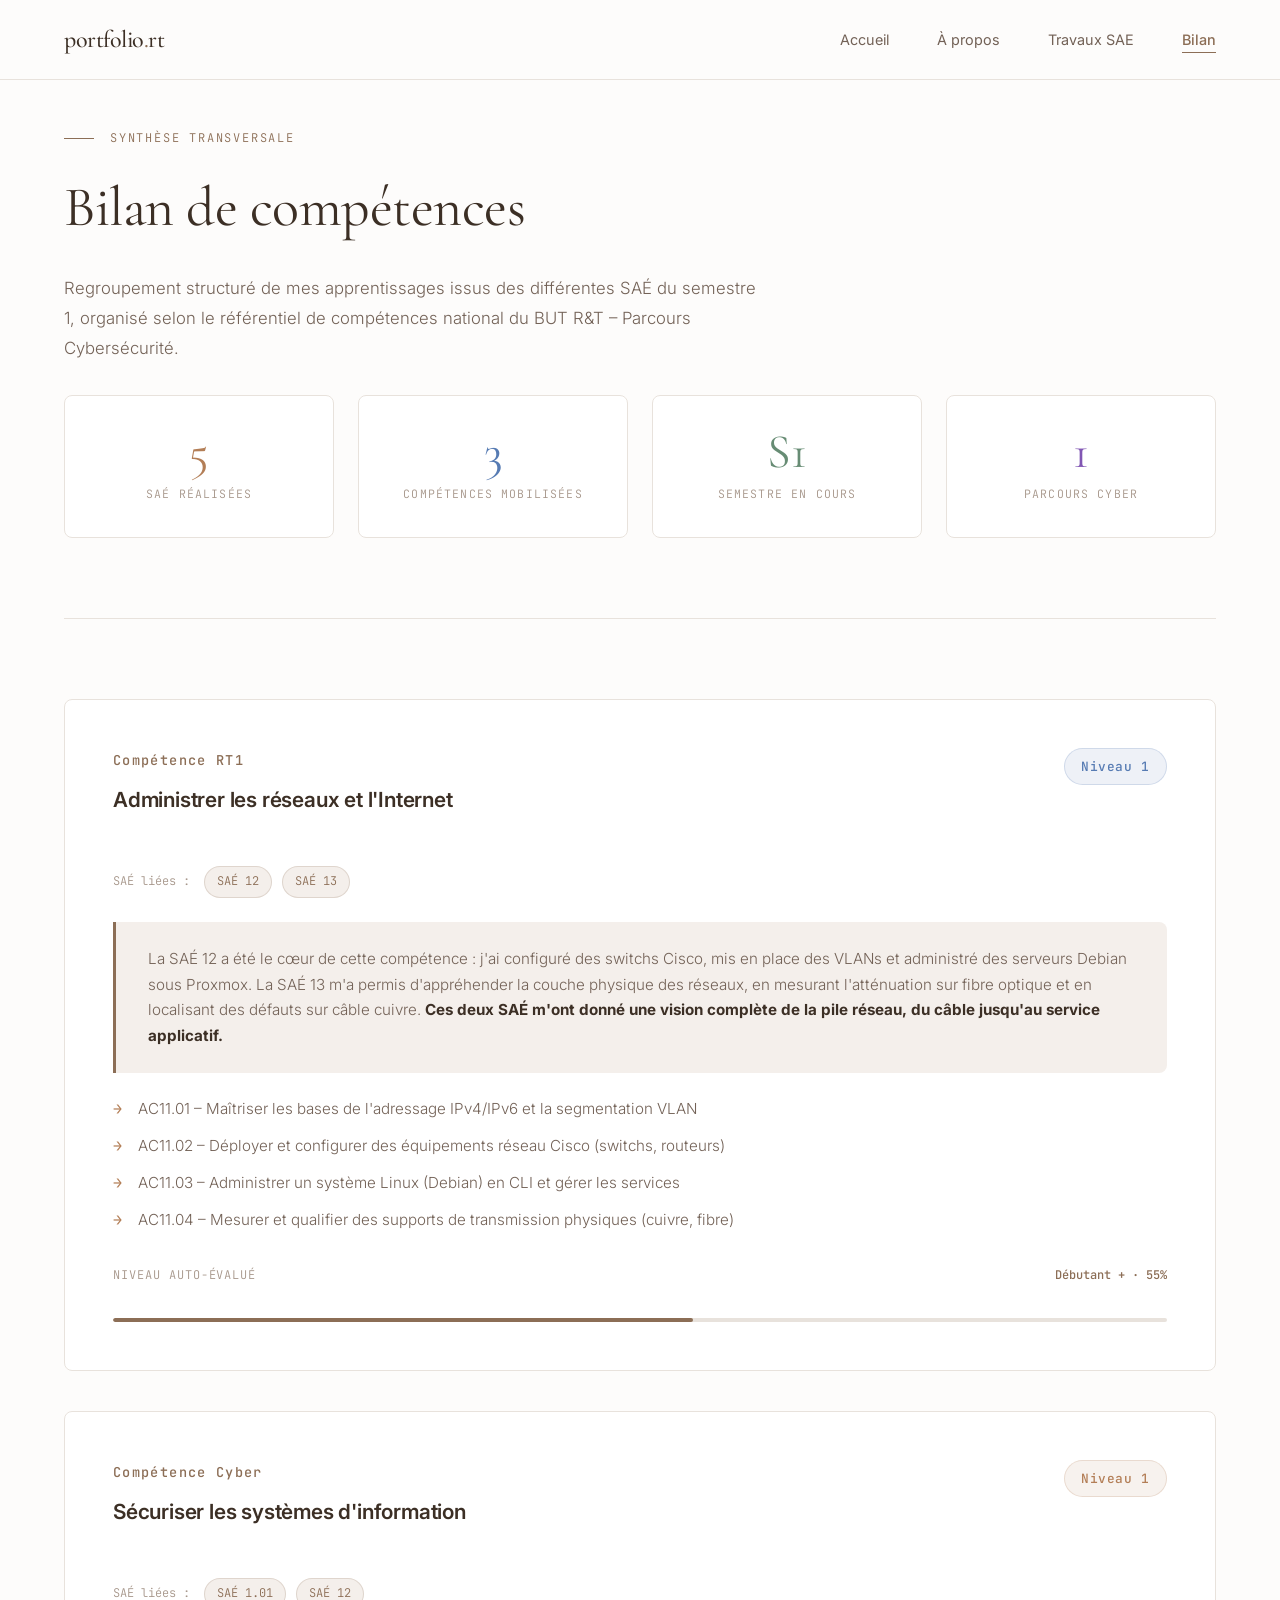
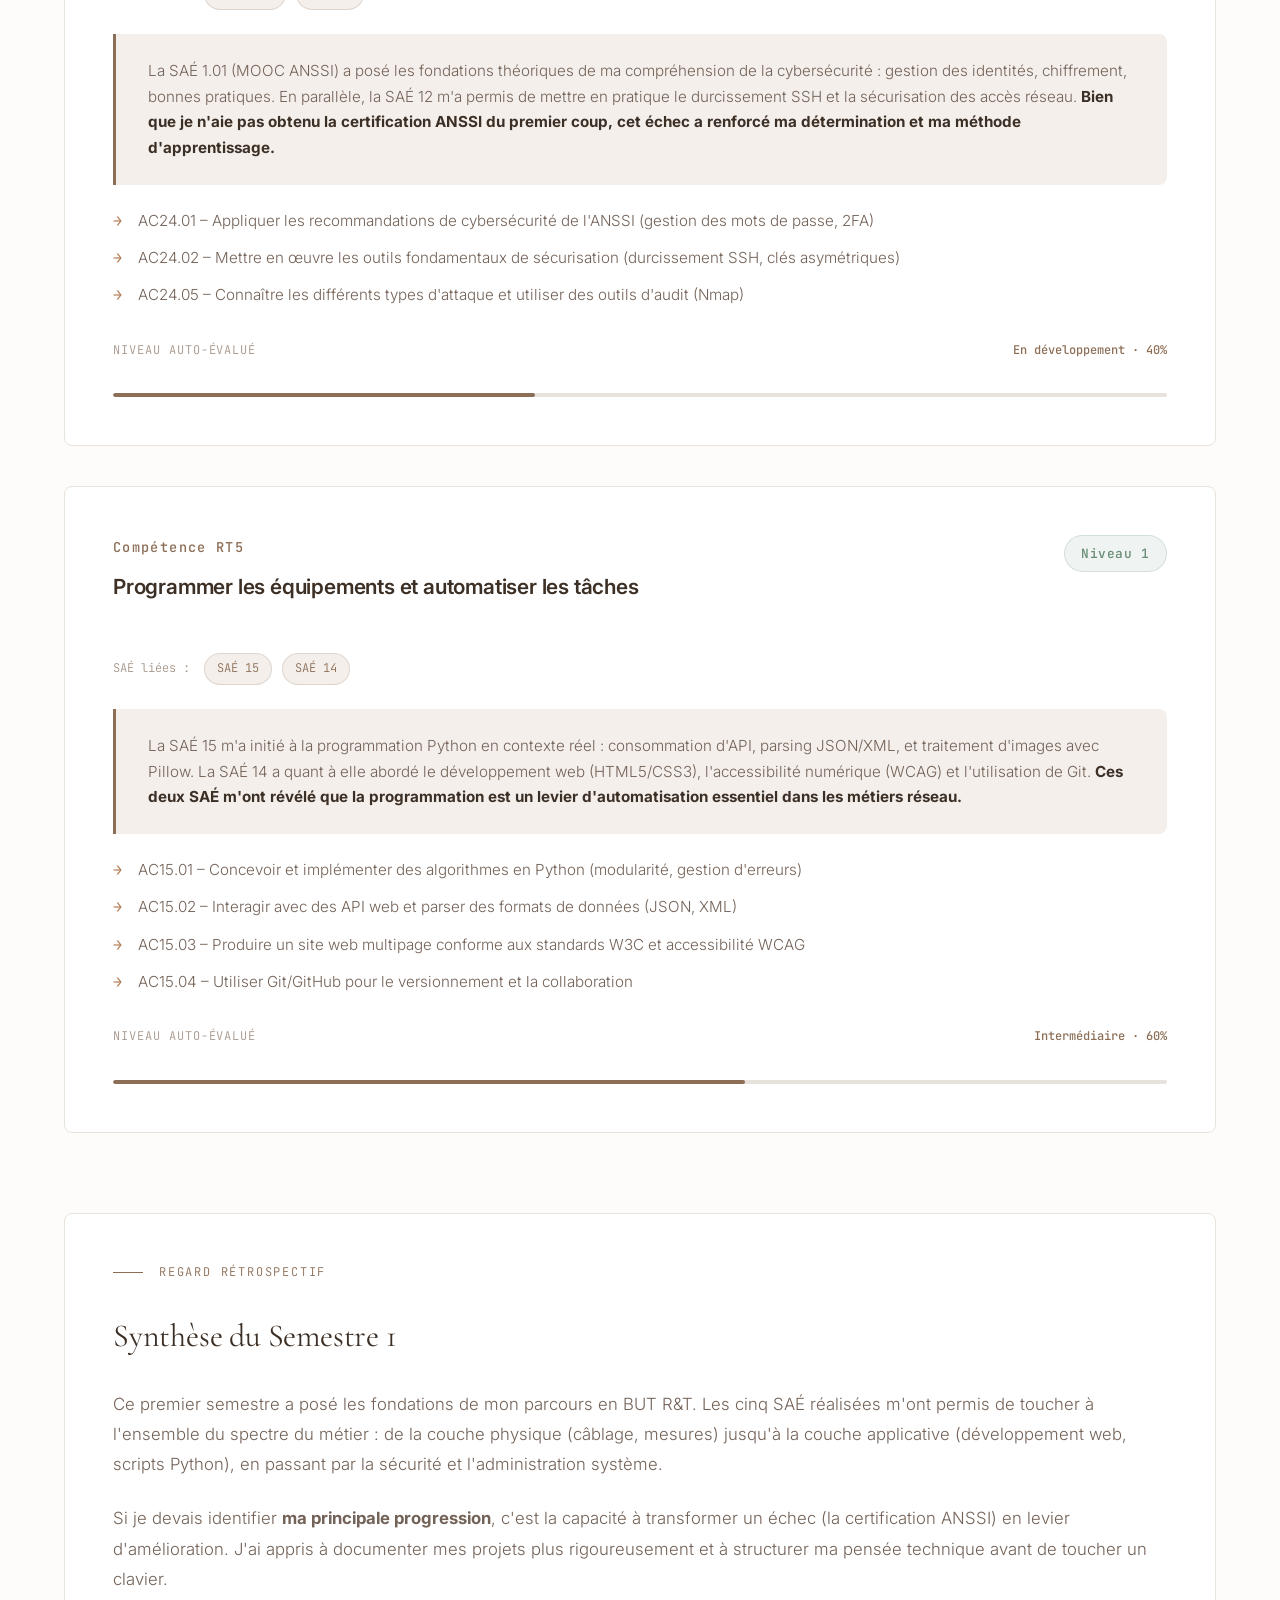
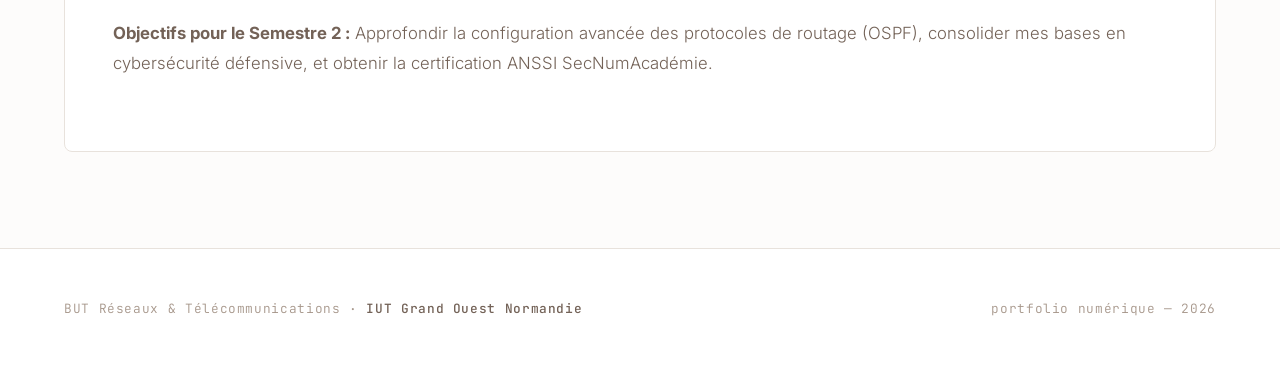
==== bilan.html @ 2c1e5099 "Add files via upload" ====
<!DOCTYPE html>
<html lang="fr">
<head>
  <meta charset="UTF-8">
  <meta name="viewport" content="width=device-width, initial-scale=1.0">
  <title>Portfolio BUT R&T | Bilan de compétences</title>
  <link rel="preconnect" href="https://fonts.googleapis.com">
  <link rel="preconnect" href="https://fonts.gstatic.com" crossorigin>
  <link href="https://fonts.googleapis.com/css2?family=Cormorant+Garamond:ital,wght@0,400;0,500;0,600;1,400&family=Inter:wght@300;400;500;600&family=JetBrains+Mono:wght@400;500&display=swap" rel="stylesheet">
  <link rel="stylesheet" href="style.css">
  <style>
    /* ── BILAN PAGE STYLES ── */
    .bilan-intro {
      max-width: 700px;
      margin-bottom: 2rem;
    }

    /* Grille de stats globales */
    .stats-row {
      display: grid;
      grid-template-columns: repeat(4, 1fr);
      gap: 1.5rem;
      margin-bottom: 5rem;
    }

    .stat-card {
      background-color: var(--surface);
      border: 1px solid var(--border);
      border-radius: var(--radius);
      padding: 2rem;
      text-align: center;
      transition: var(--transition);
    }
    .stat-card:hover {
      border-color: var(--accent);
      transform: translateY(-3px);
    }
    .stat-number {
      font-family: var(--font-title);
      font-size: 3rem;
      font-weight: 400;
      line-height: 1;
      margin-bottom: 0.5rem;
    }
    .stat-label {
      font-family: var(--font-mono);
      font-size: 0.72rem;
      text-transform: uppercase;
      letter-spacing: 0.1em;
      color: var(--text-dim);
    }

    /* Blocs de compétences */
    .comp-block {
      background-color: var(--surface);
      border: 1px solid var(--border);
      border-radius: var(--radius);
      padding: 3rem;
      margin-bottom: 2.5rem;
      transition: var(--transition);
    }
    .comp-block:hover { border-color: rgba(140, 110, 86, 0.3); }

    .comp-header {
      display: flex;
      justify-content: space-between;
      align-items: flex-start;
      gap: 1.5rem;
      margin-bottom: 2rem;
    }

    .comp-id {
      font-family: var(--font-mono);
      font-size: 0.85rem;
      font-weight: 500;
      color: var(--accent);
      letter-spacing: 0.1em;
      margin-bottom: 0.5rem;
      display: block;
    }

    /* SAÉ liées */
    .saes-linked {
      display: flex;
      flex-wrap: wrap;
      gap: 0.6rem;
      margin: 1.5rem 0;
    }
    .sae-chip {
      font-family: var(--font-mono);
      font-size: 0.75rem;
      padding: 4px 12px;
      border-radius: 20px;
      background-color: var(--accent-light);
      color: var(--accent);
      border: 1px solid rgba(140, 110, 86, 0.2);
      text-decoration: none;
      transition: var(--transition);
    }
    .sae-chip:hover {
      background-color: var(--accent);
      color: #fff;
    }

    /* Listes AC */
    .ac-list {
      list-style: none;
      margin-top: 1.5rem;
      display: flex;
      flex-direction: column;
      gap: 0.8rem;
    }
    .ac-list li {
      font-family: var(--font-body);
      font-size: 0.95rem;
      color: var(--text-muted);
      display: flex;
      align-items: flex-start;
      gap: 1rem;
      line-height: 1.6;
    }
    .ac-list li::before {
      content: '→';
      color: var(--stat-orange);
      font-family: var(--font-mono);
      flex-shrink: 0;
    }

    /* Barre de progression */
    .progress-wrap {
      margin-top: 2rem;
    }
    .progress-meta {
      display: flex;
      justify-content: space-between;
      align-items: center;
      margin-bottom: 0.6rem;
    }
    .progress-label {
      font-family: var(--font-mono);
      font-size: 0.75rem;
      color: var(--text-dim);
      text-transform: uppercase;
      letter-spacing: 0.08em;
    }
    .progress-value {
      font-family: var(--font-mono);
      font-size: 0.75rem;
      color: var(--accent);
      font-weight: 500;
    }
    .progress-bar {
      height: 4px;
      background-color: var(--border);
      border-radius: 2px;
      overflow: hidden;
    }
    .progress-fill {
      height: 100%;
      background-color: var(--accent);
      border-radius: 2px;
      width: 0;
      transition: width 1.5s cubic-bezier(0.22, 1, 0.36, 1);
    }

    /* Synthèse textuelle */
    .comp-synthese {
      margin-top: 1.5rem;
      padding: 1.5rem 2rem;
      background-color: var(--accent-light);
      border-left: 3px solid var(--accent);
      border-radius: 0 var(--radius) var(--radius) 0;
      font-size: 0.95rem;
      color: var(--text-muted);
      line-height: 1.7;
    }
    .comp-synthese strong { color: var(--text); }

    /* Section réflexion globale */
    .reflexion-card {
      background-color: var(--surface);
      border: 1px solid var(--border);
      border-radius: var(--radius);
      padding: 3rem;
      margin-top: 5rem;
    }
    .reflexion-card h3 {
      font-family: var(--font-title);
      font-size: 2rem;
      font-weight: 400;
      margin-bottom: 1.5rem;
      color: var(--text);
    }

    @media (max-width: 900px) {
      .stats-row { grid-template-columns: repeat(2, 1fr); }
    }
    @media (max-width: 600px) {
      .stats-row { grid-template-columns: 1fr 1fr; }
      .comp-header { flex-direction: column; align-items: flex-start; gap: 1rem; }
      .comp-block { padding: 2rem; }
    }
  </style>
</head>
<body>

<nav>
  <a class="nav-logo" href="index.html">portfolio<span>.</span>rt</a>
  <ul class="nav-links">
    <li><a href="index.html">Accueil</a></li>
    <li><a href="presentation.html">À propos</a></li>
    <li><a href="saes.html">Travaux SAE</a></li>
    <li><a href="bilan.html" class="active">Bilan</a></li>
  </ul>
</nav>

<main>
  <div class="label">Synthèse transversale</div>
  <h2>Bilan de compétences</h2>
  <p class="bilan-intro">Regroupement structuré de mes apprentissages issus des différentes SAÉ du semestre 1, organisé selon le référentiel de compétences national du BUT R&T – Parcours Cybersécurité.</p>

  <!-- Stats -->
  <div class="stats-row">
    <div class="stat-card">
      <div class="stat-number" style="color: var(--stat-orange)">5</div>
      <div class="stat-label">SAÉ réalisées</div>
    </div>
    <div class="stat-card">
      <div class="stat-number" style="color: var(--stat-blue)">3</div>
      <div class="stat-label">Compétences mobilisées</div>
    </div>
    <div class="stat-card">
      <div class="stat-number" style="color: var(--stat-green)">S1</div>
      <div class="stat-label">Semestre en cours</div>
    </div>
    <div class="stat-card">
      <div class="stat-number" style="color: var(--stat-purple)">1</div>
      <div class="stat-label">Parcours Cyber</div>
    </div>
  </div>

  <div class="divider" style="margin-top: 0;"></div>

  <!-- Compétence RT1 -->
  <div class="comp-block">
    <div class="comp-header">
      <div>
        <span class="comp-id">Compétence RT1</span>
        <h3>Administrer les réseaux et l'Internet</h3>
      </div>
      <span class="sae-badge badge-blue">Niveau 1</span>
    </div>

    <div class="saes-linked">
      <span style="font-family: var(--font-mono); font-size:0.75rem; color: var(--text-dim); align-self: center; margin-right: 0.3rem;">SAÉ liées :</span>
      <a href="sae12.html" class="sae-chip">SAÉ 12</a>
      <a href="sae13.html" class="sae-chip">SAÉ 13</a>
    </div>

    <div class="comp-synthese">
      La SAÉ 12 a été le cœur de cette compétence : j'ai configuré des switchs Cisco, mis en place des VLANs et administré des serveurs Debian sous Proxmox. La SAÉ 13 m'a permis d'appréhender la couche physique des réseaux, en mesurant l'atténuation sur fibre optique et en localisant des défauts sur câble cuivre. <strong>Ces deux SAÉ m'ont donné une vision complète de la pile réseau, du câble jusqu'au service applicatif.</strong>
    </div>

    <ul class="ac-list">
      <li>AC11.01 – Maîtriser les bases de l'adressage IPv4/IPv6 et la segmentation VLAN</li>
      <li>AC11.02 – Déployer et configurer des équipements réseau Cisco (switchs, routeurs)</li>
      <li>AC11.03 – Administrer un système Linux (Debian) en CLI et gérer les services</li>
      <li>AC11.04 – Mesurer et qualifier des supports de transmission physiques (cuivre, fibre)</li>
    </ul>

    <div class="progress-wrap">
      <div class="progress-meta">
        <span class="progress-label">Niveau auto-évalué</span>
        <span class="progress-value">Débutant +  · 55%</span>
      </div>
      <div class="progress-bar"><div class="progress-fill" data-width="55"></div></div>
    </div>
  </div>

  <!-- Compétence RT4 / Cyber -->
  <div class="comp-block">
    <div class="comp-header">
      <div>
        <span class="comp-id">Compétence Cyber</span>
        <h3>Sécuriser les systèmes d'information</h3>
      </div>
      <span class="sae-badge badge-orange">Niveau 1</span>
    </div>

    <div class="saes-linked">
      <span style="font-family: var(--font-mono); font-size:0.75rem; color: var(--text-dim); align-self: center; margin-right: 0.3rem;">SAÉ liées :</span>
      <a href="sae101.html" class="sae-chip">SAÉ 1.01</a>
      <a href="sae12.html" class="sae-chip">SAÉ 12</a>
    </div>

    <div class="comp-synthese">
      La SAÉ 1.01 (MOOC ANSSI) a posé les fondations théoriques de ma compréhension de la cybersécurité : gestion des identités, chiffrement, bonnes pratiques. En parallèle, la SAÉ 12 m'a permis de mettre en pratique le durcissement SSH et la sécurisation des accès réseau. <strong>Bien que je n'aie pas obtenu la certification ANSSI du premier coup, cet échec a renforcé ma détermination et ma méthode d'apprentissage.</strong>
    </div>

    <ul class="ac-list">
      <li>AC24.01 – Appliquer les recommandations de cybersécurité de l'ANSSI (gestion des mots de passe, 2FA)</li>
      <li>AC24.02 – Mettre en œuvre les outils fondamentaux de sécurisation (durcissement SSH, clés asymétriques)</li>
      <li>AC24.05 – Connaître les différents types d'attaque et utiliser des outils d'audit (Nmap)</li>
    </ul>

    <div class="progress-wrap">
      <div class="progress-meta">
        <span class="progress-label">Niveau auto-évalué</span>
        <span class="progress-value">En développement · 40%</span>
      </div>
      <div class="progress-bar"><div class="progress-fill" data-width="40"></div></div>
    </div>
  </div>

  <!-- Compétence RT5 / Programmer -->
  <div class="comp-block">
    <div class="comp-header">
      <div>
        <span class="comp-id">Compétence RT5</span>
        <h3>Programmer les équipements et automatiser les tâches</h3>
      </div>
      <span class="sae-badge badge-green">Niveau 1</span>
    </div>

    <div class="saes-linked">
      <span style="font-family: var(--font-mono); font-size:0.75rem; color: var(--text-dim); align-self: center; margin-right: 0.3rem;">SAÉ liées :</span>
      <a href="sae15.html" class="sae-chip">SAÉ 15</a>
      <a href="sae14.html" class="sae-chip">SAÉ 14</a>
    </div>

    <div class="comp-synthese">
      La SAÉ 15 m'a initié à la programmation Python en contexte réel : consommation d'API, parsing JSON/XML, et traitement d'images avec Pillow. La SAÉ 14 a quant à elle abordé le développement web (HTML5/CSS3), l'accessibilité numérique (WCAG) et l'utilisation de Git. <strong>Ces deux SAÉ m'ont révélé que la programmation est un levier d'automatisation essentiel dans les métiers réseau.</strong>
    </div>

    <ul class="ac-list">
      <li>AC15.01 – Concevoir et implémenter des algorithmes en Python (modularité, gestion d'erreurs)</li>
      <li>AC15.02 – Interagir avec des API web et parser des formats de données (JSON, XML)</li>
      <li>AC15.03 – Produire un site web multipage conforme aux standards W3C et accessibilité WCAG</li>
      <li>AC15.04 – Utiliser Git/GitHub pour le versionnement et la collaboration</li>
    </ul>

    <div class="progress-wrap">
      <div class="progress-meta">
        <span class="progress-label">Niveau auto-évalué</span>
        <span class="progress-value">Intermédiaire · 60%</span>
      </div>
      <div class="progress-bar"><div class="progress-fill" data-width="60"></div></div>
    </div>
  </div>

  <!-- Réflexion globale -->
  <div class="reflexion-card">
    <div class="label">Regard rétrospectif</div>
    <h3>Synthèse du Semestre 1</h3>
    <p>Ce premier semestre a posé les fondations de mon parcours en BUT R&T. Les cinq SAÉ réalisées m'ont permis de toucher à l'ensemble du spectre du métier : de la couche physique (câblage, mesures) jusqu'à la couche applicative (développement web, scripts Python), en passant par la sécurité et l'administration système.</p>
    <p>Si je devais identifier <strong>ma principale progression</strong>, c'est la capacité à transformer un échec (la certification ANSSI) en levier d'amélioration. J'ai appris à documenter mes projets plus rigoureusement et à structurer ma pensée technique avant de toucher un clavier.</p>
    <p><strong>Objectifs pour le Semestre 2 :</strong> Approfondir la configuration avancée des protocoles de routage (OSPF), consolider mes bases en cybersécurité défensive, et obtenir la certification ANSSI SecNumAcadémie.</p>
  </div>

</main>

<footer class="footer-strip">
  <span>BUT Réseaux &amp; Télécommunications · <strong>IUT Grand Ouest Normandie</strong></span>
  <span>portfolio numérique — <span id="year"></span></span>
</footer>

<script>
  document.getElementById('year').textContent = new Date().getFullYear();

  // Animation des barres de progression au scroll
  const observer = new IntersectionObserver((entries) => {
    entries.forEach(entry => {
      if (entry.isIntersecting) {
        const fills = entry.target.querySelectorAll('.progress-fill');
        fills.forEach(el => {
          el.style.width = (el.getAttribute('data-width') || '0') + '%';
        });
      }
    });
  }, { threshold: 0.3 });

  document.querySelectorAll('.comp-block').forEach(block => observer.observe(block));
</script>
</body>
</html>
---- style.css ----
/* ══════════════════════════════════════════════
   Portfolio BUT R&T — Feuille de style partagée
   ══════════════════════════════════════════════ */

/* ── VARIABLES ── */
:root {
  --bg: #fdfcfb;
  --surface: #ffffff;
  --border: #e8e2dc;

  --text: #3c2f25;
  --text-muted: #736257;
  --text-dim: #a6968a;

  --accent: #8c6e56;
  --accent-dark: #6f5542;
  --accent-light: #f4efeb;

  --stat-green: #678c74;
  --stat-orange: #b37e56;
  --stat-blue: #567bb3;
  --stat-purple: #8156b3;

  --font-title: 'Cormorant Garamond', serif;
  --font-body: 'Inter', sans-serif;
  --font-mono: 'JetBrains Mono', monospace;

  --transition: all 0.4s cubic-bezier(0.25, 0.46, 0.45, 0.94);
  --radius: 8px;
}

/* ── RESET & BASE ── */
* { margin: 0; padding: 0; box-sizing: border-box; }

html {
  scroll-behavior: smooth;
  font-size: 16px;
}

body {
  background-color: var(--bg);
  color: var(--text);
  font-family: var(--font-body);
  font-weight: 300;
  line-height: 1.8;
  min-height: 100vh;
  -webkit-font-smoothing: antialiased;
}

/* ── NAV ── */
nav {
  position: fixed; top: 0; left: 0; right: 0; z-index: 100;
  background-color: rgba(253, 252, 251, 0.95);
  backdrop-filter: blur(10px);
  border-bottom: 1px solid var(--border);
  display: flex; align-items: center; justify-content: space-between;
  padding: 0 4rem;
  height: 80px;
  transition: var(--transition);
}

.nav-logo {
  font-family: var(--font-title);
  font-size: 1.5rem;
  font-weight: 500;
  color: var(--text);
  text-decoration: none;
  letter-spacing: -0.5px;
}
.nav-logo span { color: var(--accent); }

.nav-links {
  display: flex; gap: 3rem; list-style: none;
}

.nav-links a {
  font-family: var(--font-body);
  font-size: 0.9rem;
  font-weight: 400;
  color: var(--text-muted);
  text-decoration: none;
  transition: var(--transition);
  position: relative;
  padding: 5px 0;
}
.nav-links a:hover { color: var(--text); }

.nav-links a::after {
  content: ''; position: absolute; bottom: 0; left: 0;
  width: 0; height: 1px;
  background-color: var(--accent); transition: var(--transition);
}
.nav-links a:hover::after,
.nav-links a.active::after { width: 100%; }
.nav-links a.active { color: var(--accent); font-weight: 500; }

/* ── LAYOUT PRINCIPAL ── */
main {
  padding-top: 80px;
  padding: 8rem 4rem 6rem;
  max-width: 1300px;
  margin: 0 auto;
  animation: fadeInSlideUp 0.8s ease forwards;
}

@keyframes fadeInSlideUp {
  from { opacity: 0; transform: translateY(20px); }
  to   { opacity: 1; transform: translateY(0); }
}

/* ── TYPOGRAPHIE ── */
.label {
  font-family: var(--font-mono);
  font-size: 0.75rem;
  letter-spacing: 0.15em;
  text-transform: uppercase;
  color: var(--accent);
  margin-bottom: 1.5rem;
  display: flex; align-items: center; gap: 1rem;
}
.label::before { content: ''; width: 30px; height: 1px; background-color: var(--accent); }

h1 {
  font-family: var(--font-title);
  font-size: clamp(3.5rem, 8vw, 6rem);
  line-height: 1.1;
  font-weight: 400;
  margin-bottom: 2.5rem;
  color: var(--text);
  letter-spacing: -1px;
}

h2 {
  font-family: var(--font-title);
  font-size: clamp(2.5rem, 5vw, 3.5rem);
  font-weight: 400;
  margin-bottom: 2rem;
  line-height: 1.2;
  color: var(--text);
  letter-spacing: -0.5px;
}

h3 {
  font-family: var(--font-body);
  font-size: 1.3rem;
  font-weight: 600;
  margin-bottom: 1rem;
  color: var(--text);
  letter-spacing: -0.2px;
}

p { color: var(--text-muted); margin-bottom: 1.5rem; font-size: 1.05rem; }

/* ── DIVIDER ── */
.divider {
  width: 100%; height: 1px;
  background-color: var(--border);
  margin: 5rem 0;
}

/* ── CARDS ── */
.card {
  background-color: var(--surface);
  border: 1px solid var(--border);
  border-radius: var(--radius);
  padding: 3rem;
  transition: var(--transition);
  position: relative;
  overflow: hidden;
  text-decoration: none;
  display: block;
}
.card:hover {
  border-color: var(--accent);
  transform: translateY(-5px);
  box-shadow: 0 15px 30px rgba(60, 47, 37, 0.05);
}

.card-grid {
  display: grid;
  grid-template-columns: repeat(auto-fill, minmax(350px, 1fr));
  gap: 2.5rem;
  margin-top: 4rem;
}

/* ── TAGS ── */
.tags { display: flex; flex-wrap: wrap; gap: 0.75rem; margin-bottom: 3rem; }
.tag {
  font-family: var(--font-mono);
  font-size: 0.75rem;
  padding: 6px 16px;
  border: 1px solid var(--border);
  border-radius: 30px;
  color: var(--text-muted);
  transition: var(--transition);
  background-color: var(--surface);
}
.tag.accent { border-color: var(--accent); color: var(--accent); background-color: var(--accent-light); }
.tag:hover { border-color: var(--text); color: var(--text); }

/* ── BOUTONS ── */
.btn-row { display: flex; gap: 1.5rem; flex-wrap: wrap; }
.btn {
  font-family: var(--font-body);
  font-size: 0.85rem;
  font-weight: 500;
  letter-spacing: 0.05em;
  text-transform: uppercase;
  text-decoration: none;
  padding: 16px 32px;
  border-radius: var(--radius);
  cursor: pointer;
  border: none;
  transition: var(--transition);
  display: inline-flex; align-items: center; justify-content: center;
}
.btn-primary { background-color: var(--accent); color: #fff; }
.btn-primary:hover { background-color: var(--accent-dark); transform: translateY(-2px); }
.btn-outline { background-color: transparent; border: 1px solid var(--border); color: var(--text); }
.btn-outline:hover { border-color: var(--text); background-color: rgba(60, 47, 37, 0.03); }

/* ── BADGES ── */
.sae-badge {
  font-family: var(--font-mono);
  font-size: 0.8rem;
  font-weight: 500;
  padding: 6px 16px;
  border-radius: 30px;
  letter-spacing: 0.05em;
}
.badge-blue   { background-color: rgba(86, 123, 179, 0.1); color: var(--stat-blue);   border: 1px solid rgba(86, 123, 179, 0.2); }
.badge-purple { background-color: rgba(129, 86, 179, 0.1); color: var(--stat-purple); border: 1px solid rgba(129, 86, 179, 0.2); }
.badge-green  { background-color: rgba(103, 140, 116, 0.1); color: var(--stat-green);  border: 1px solid rgba(103, 140, 116, 0.2); }
.badge-orange { background-color: rgba(179, 126, 86, 0.1); color: var(--stat-orange); border: 1px solid rgba(179, 126, 86, 0.2); }

/* ── NOTICE ── */
.notice {
  background-color: var(--accent-light);
  border: 1px solid rgba(140, 110, 86, 0.15);
  border-radius: var(--radius);
  padding: 1.5rem 2rem;
  font-size: 1rem;
  color: var(--text-muted);
  display: flex; gap: 1.2rem; align-items: flex-start;
  margin-bottom: 3rem;
}
.notice-icon { color: var(--accent); font-size: 1.2rem; flex-shrink: 0; margin-top: 2px; }

/* ── FOOTER ── */
.footer-strip {
  border-top: 1px solid var(--border);
  padding: 3rem 4rem;
  display: flex;
  justify-content: space-between;
  align-items: center;
  font-family: var(--font-mono);
  font-size: 0.8rem;
  color: var(--text-dim);
  letter-spacing: 0.05em;
  background-color: var(--surface);
}
.footer-strip span strong { color: var(--text-muted); font-weight: 500; }

/* ══════════════════════════
   PAGE : ACCUEIL
   ══════════════════════════ */
.hero-grid {
  display: grid;
  grid-template-columns: 1fr 450px;
  gap: 6rem;
  align-items: center;
  margin-bottom: 6rem;
}

.hero-name {
  font-family: var(--font-title);
  font-size: clamp(4rem, 10vw, 8rem);
  line-height: 0.95;
  font-weight: 400;
  margin-bottom: 1.5rem;
  color: var(--text);
  letter-spacing: -2px;
}
.hero-name em { display: block; font-style: italic; color: var(--accent); }

.hero-subtitle {
  font-family: var(--font-mono);
  font-size: 0.95rem;
  color: var(--text-muted);
  margin-bottom: 3rem;
  padding: 1rem;
  border-left: 2px solid var(--border);
  background-color: rgba(232, 226, 220, 0.2);
}

.hero-desc {
  color: var(--text-muted);
  font-size: 1.15rem;
  max-width: 600px;
  margin-bottom: 3.5rem;
}

.photo-container {
  position: relative;
  border-radius: var(--radius);
  overflow: hidden;
  aspect-ratio: 4/5;
  box-shadow: 0 20px 50px rgba(60, 47, 37, 0.1);
  transition: var(--transition);
}
.photo-container:hover { transform: translateY(-10px); }
.photo-container img { width: 100%; height: 100%; object-fit: cover; transition: transform 0.6s ease; }
.photo-container:hover img { transform: scale(1.05); }

.photo-overlay {
  position: absolute; bottom: 0; left: 0; right: 0;
  padding: 2rem;
  background: linear-gradient(to top, rgba(60, 47, 37, 0.8), transparent);
  color: #fff;
  font-family: var(--font-mono); font-size: 0.8rem;
  text-transform: uppercase; letter-spacing: 0.1em;
}

/* ══════════════════════════
   PAGE : PRÉSENTATION
   ══════════════════════════ */
.info-grid {
  display: grid;
  grid-template-columns: repeat(2, 1fr);
  gap: 2rem;
  margin-top: 4rem;
}

.info-field {
  background-color: var(--surface);
  border: 1px solid var(--border);
  border-radius: var(--radius);
  padding: 2rem;
  transition: var(--transition);
}
.info-field:hover { border-color: var(--accent); background-color: var(--accent-light); }

.info-field .field-label {
  font-family: var(--font-mono);
  font-size: 0.75rem;
  color: var(--accent);
  text-transform: uppercase;
  letter-spacing: 0.15em;
  margin-bottom: 0.75rem;
}
.info-field .field-value { color: var(--text); font-size: 1.1rem; font-weight: 400; }
.field-value.placeholder { color: var(--text-dim); font-style: italic; }

/* ══════════════════════════
   PAGE : SAÉ
   ══════════════════════════ */
.sae-card { padding: 0; }

.sae-image-header {
  width: 100%; height: 200px;
  overflow: hidden;
  border-bottom: 1px solid var(--border);
}
.sae-image-header img {
  width: 100%; height: 100%; object-fit: cover;
  transition: transform 0.6s ease;
}
.card:hover .sae-image-header img { transform: scale(1.05); }

.sae-content { padding: 2.5rem; }

.sae-header {
  display: flex; justify-content: space-between; align-items: center;
  flex-wrap: wrap; gap: 1rem; margin-bottom: 2rem;
}

.sae-empty {
  background-color: var(--accent-light);
  border: 1px dashed var(--border);
  border-radius: var(--radius);
  padding: 4rem 2rem;
  text-align: center;
  color: var(--text-muted);
}
.sae-empty .sae-icon { font-size: 3rem; margin-bottom: 1.5rem; color: var(--accent); opacity: 0.6; }

.comp-id {
  font-family: var(--font-mono);
  font-size: 0.85rem;
  font-weight: 500;
  color: var(--accent);
  letter-spacing: 0.1em;
  margin-bottom: 0.5rem;
  display: block;
}

/* ══════════════════════════
   PAGE : BILAN
   ══════════════════════════ */
.comp-block {
  background-color: var(--surface);
  border: 1px solid var(--border);
  border-radius: var(--radius);
  padding: 3rem;
  margin-bottom: 2.5rem;
  transition: var(--transition);
}
.comp-block:hover { border-color: rgba(140, 110, 86, 0.3); }

.comp-header {
  display: flex; justify-content: space-between; align-items: flex-start;
  gap: 1.5rem; margin-bottom: 2rem;
}

.progress-bar {
  height: 4px;
  background-color: var(--border);
  border-radius: 2px;
  overflow: hidden;
  margin-top: 2rem;
}
.progress-fill {
  height: 100%;
  background-color: var(--accent);
  border-radius: 2px;
  width: 0;
  transition: width 1.5s cubic-bezier(0.22, 1, 0.36, 1);
}

.ac-list {
  list-style: none;
  margin-top: 2rem;
  display: flex; flex-direction: column; gap: 0.8rem;
}
.ac-list li {
  font-family: var(--font-body);
  font-size: 0.95rem;
  color: var(--text-muted);
  display: flex; align-items: flex-start; gap: 1rem;
  line-height: 1.6;
}
.ac-list li::before {
  content: '→';
  color: var(--stat-orange);
  font-family: var(--font-mono);
  flex-shrink: 0;
}

/* ══════════════════════════
   RESPONSIVE
   ══════════════════════════ */
@media (max-width: 1024px) {
  nav { padding: 0 2rem; gap: 1rem; }
  .nav-links { gap: 1.5rem; }
  main { padding: 6rem 2rem 4rem; }
  .hero-grid { grid-template-columns: 1fr; gap: 4rem; text-align: center; }
  .photo-container { max-width: 400px; margin: 0 auto; order: -1; }
  .hero-subtitle { border-left: none; border-top: 2px solid var(--border); padding-left: 0; padding-top: 1rem; }
  .btn-row { justify-content: center; }
  .tags { justify-content: center; }
  .hero-desc { margin-left: auto; margin-right: auto; }
}

@media (max-width: 720px) {
  html { font-size: 15px; }
  nav { height: 70px; padding: 0 1rem; }
  .nav-logo { font-size: 1.3rem; }
  .nav-links { gap: 1rem; }
  .nav-links a { font-size: 0.8rem; }
  .card-grid { grid-template-columns: 1fr; }
  .info-grid { grid-template-columns: 1fr; }
  .comp-header { flex-direction: column; align-items: flex-start; gap: 1rem; }
}
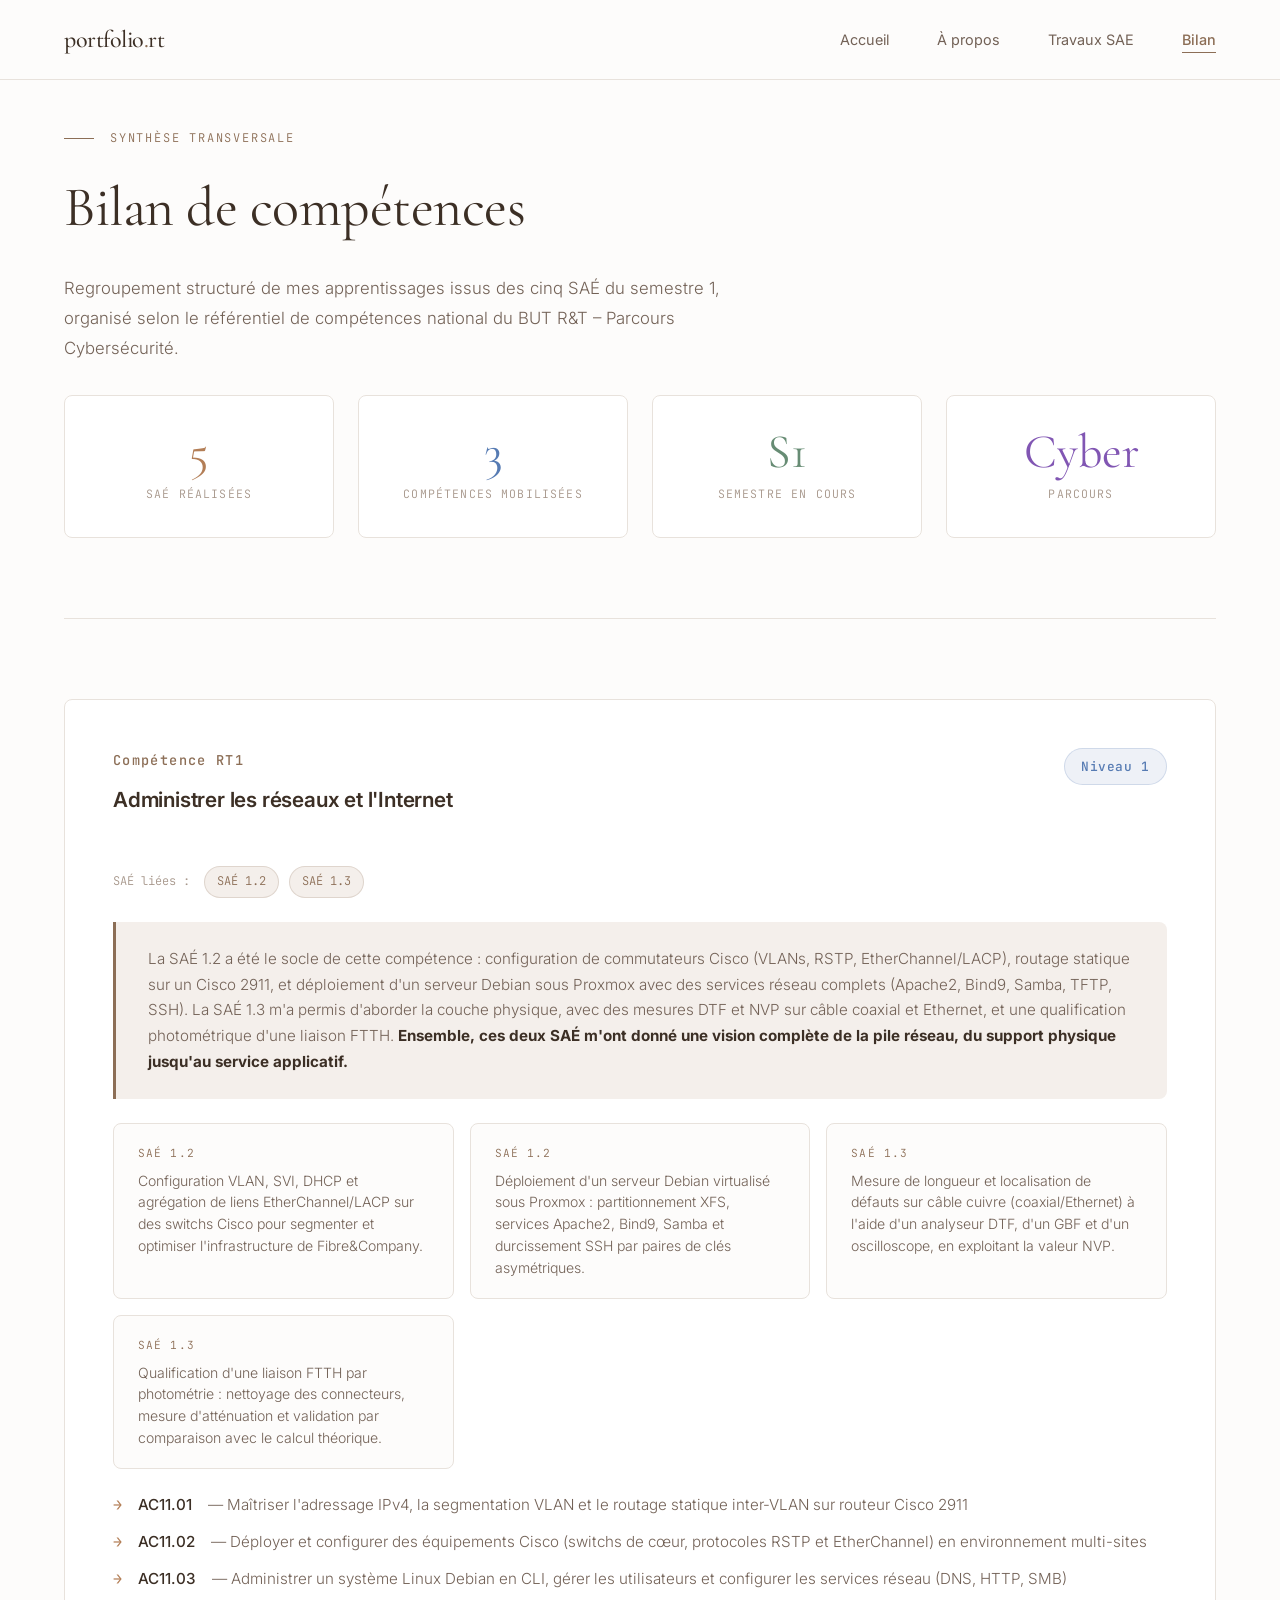
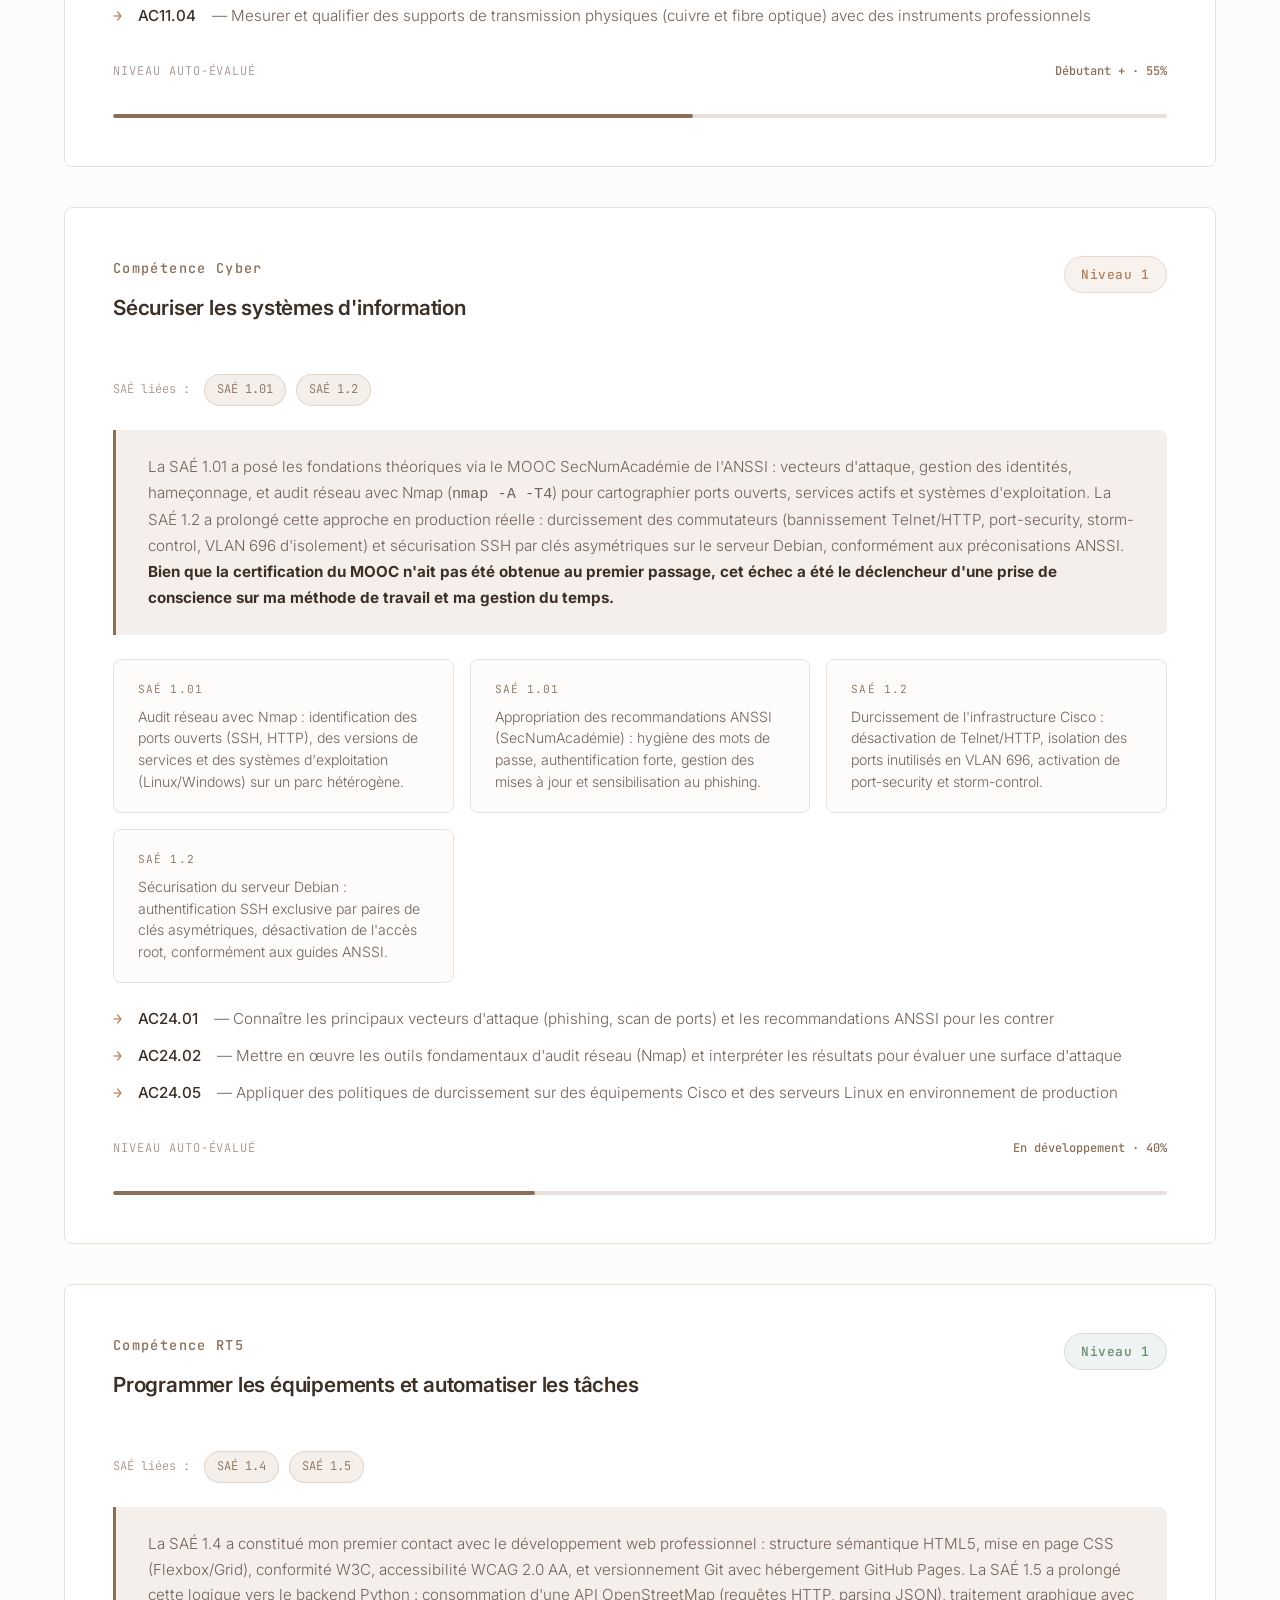
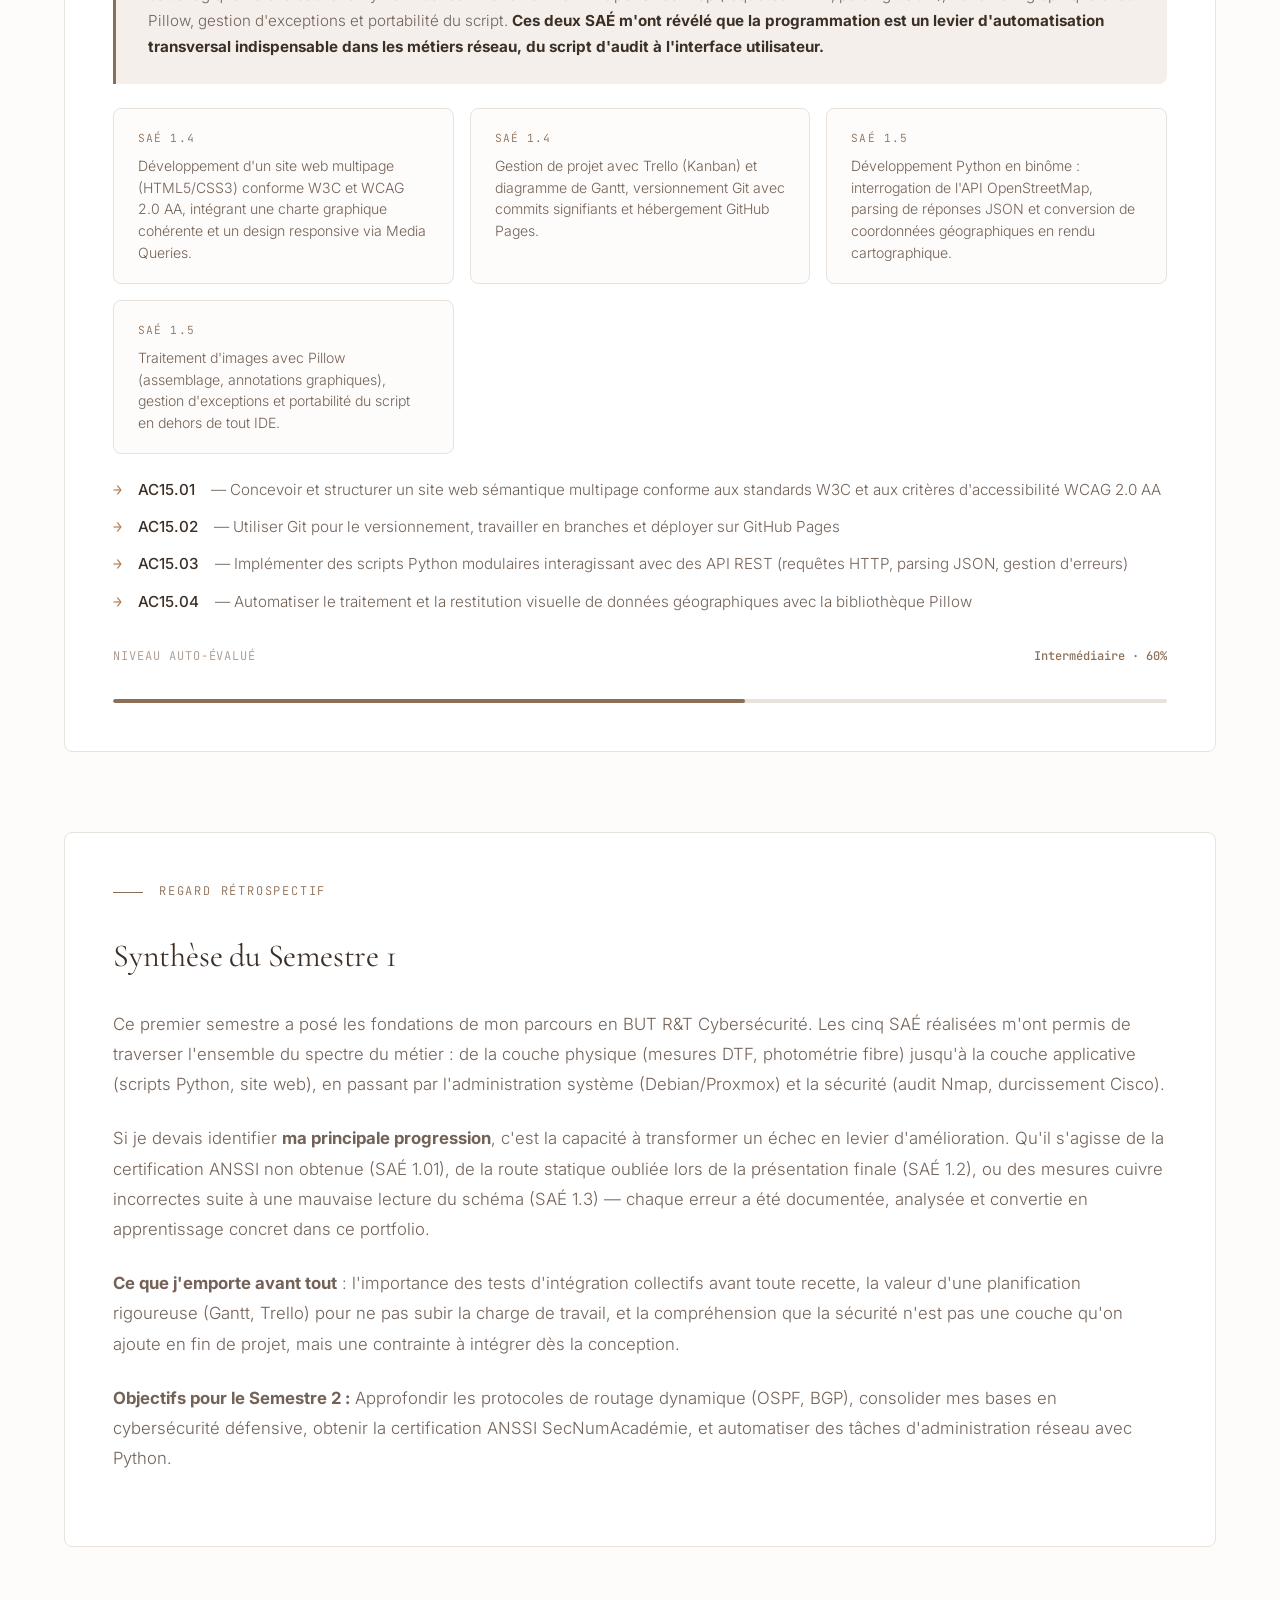
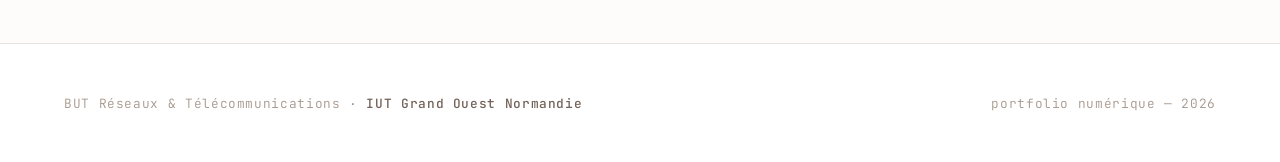
==== commit cc82c2d2: "Mon premier commit depuis VS Code" ====
--- a/bilan.html
+++ b/bilan.html
@@ -9,13 +9,11 @@
   <link href="https://fonts.googleapis.com/css2?family=Cormorant+Garamond:ital,wght@0,400;0,500;0,600;1,400&family=Inter:wght@300;400;500;600&family=JetBrains+Mono:wght@400;500&display=swap" rel="stylesheet">
   <link rel="stylesheet" href="style.css">
   <style>
-    /* ── BILAN PAGE STYLES ── */
     .bilan-intro {
       max-width: 700px;
       margin-bottom: 2rem;
     }
 
-    /* Grille de stats globales */
     .stats-row {
       display: grid;
       grid-template-columns: repeat(4, 1fr);
@@ -50,7 +48,6 @@
       color: var(--text-dim);
     }
 
-    /* Blocs de compétences */
     .comp-block {
       background-color: var(--surface);
       border: 1px solid var(--border);
@@ -79,12 +76,18 @@
       display: block;
     }
 
-    /* SAÉ liées */
     .saes-linked {
       display: flex;
       flex-wrap: wrap;
       gap: 0.6rem;
       margin: 1.5rem 0;
+      align-items: center;
+    }
+    .saes-linked-label {
+      font-family: var(--font-mono);
+      font-size: 0.75rem;
+      color: var(--text-dim);
+      margin-right: 0.3rem;
     }
     .sae-chip {
       font-family: var(--font-mono);
@@ -102,7 +105,6 @@
       color: #fff;
     }
 
-    /* Listes AC */
     .ac-list {
       list-style: none;
       margin-top: 1.5rem;
@@ -125,11 +127,12 @@
       font-family: var(--font-mono);
       flex-shrink: 0;
     }
-
-    /* Barre de progression */
-    .progress-wrap {
-      margin-top: 2rem;
-    }
+    .ac-list li strong {
+      color: var(--text);
+      font-weight: 500;
+    }
+
+    .progress-wrap { margin-top: 2rem; }
     .progress-meta {
       display: flex;
       justify-content: space-between;
@@ -163,7 +166,6 @@
       transition: width 1.5s cubic-bezier(0.22, 1, 0.36, 1);
     }
 
-    /* Synthèse textuelle */
     .comp-synthese {
       margin-top: 1.5rem;
       padding: 1.5rem 2rem;
@@ -176,7 +178,34 @@
     }
     .comp-synthese strong { color: var(--text); }
 
-    /* Section réflexion globale */
+    /* Grille détail AC par SAÉ */
+    .ac-detail-grid {
+      display: grid;
+      grid-template-columns: repeat(auto-fill, minmax(280px, 1fr));
+      gap: 1rem;
+      margin-top: 1.5rem;
+    }
+    .ac-detail-card {
+      background-color: var(--bg);
+      border: 1px solid var(--border);
+      border-radius: var(--radius);
+      padding: 1.2rem 1.5rem;
+    }
+    .ac-detail-card .ac-sae-label {
+      font-family: var(--font-mono);
+      font-size: 0.7rem;
+      color: var(--accent);
+      text-transform: uppercase;
+      letter-spacing: 0.1em;
+      margin-bottom: 0.4rem;
+    }
+    .ac-detail-card p {
+      font-size: 0.88rem;
+      color: var(--text-muted);
+      line-height: 1.55;
+      margin: 0;
+    }
+
     .reflexion-card {
       background-color: var(--surface);
       border: 1px solid var(--border);
@@ -217,9 +246,8 @@
 <main>
   <div class="label">Synthèse transversale</div>
   <h2>Bilan de compétences</h2>
-  <p class="bilan-intro">Regroupement structuré de mes apprentissages issus des différentes SAÉ du semestre 1, organisé selon le référentiel de compétences national du BUT R&T – Parcours Cybersécurité.</p>
-
-  <!-- Stats -->
+  <p class="bilan-intro">Regroupement structuré de mes apprentissages issus des cinq SAÉ du semestre 1, organisé selon le référentiel de compétences national du BUT R&amp;T – Parcours Cybersécurité.</p>
+
   <div class="stats-row">
     <div class="stat-card">
       <div class="stat-number" style="color: var(--stat-orange)">5</div>
@@ -234,14 +262,14 @@
       <div class="stat-label">Semestre en cours</div>
     </div>
     <div class="stat-card">
-      <div class="stat-number" style="color: var(--stat-purple)">1</div>
-      <div class="stat-label">Parcours Cyber</div>
+      <div class="stat-number" style="color: var(--stat-purple)">Cyber</div>
+      <div class="stat-label">Parcours</div>
     </div>
   </div>
 
   <div class="divider" style="margin-top: 0;"></div>
 
-  <!-- Compétence RT1 -->
+  <!-- ── RT1 : Administrer ── -->
   <div class="comp-block">
     <div class="comp-header">
       <div>
@@ -252,32 +280,51 @@
     </div>
 
     <div class="saes-linked">
-      <span style="font-family: var(--font-mono); font-size:0.75rem; color: var(--text-dim); align-self: center; margin-right: 0.3rem;">SAÉ liées :</span>
-      <a href="sae12.html" class="sae-chip">SAÉ 12</a>
-      <a href="sae13.html" class="sae-chip">SAÉ 13</a>
+      <span class="saes-linked-label">SAÉ liées :</span>
+      <a href="sae12.html" class="sae-chip">SAÉ 1.2</a>
+      <a href="sae13.html" class="sae-chip">SAÉ 1.3</a>
     </div>
 
     <div class="comp-synthese">
-      La SAÉ 12 a été le cœur de cette compétence : j'ai configuré des switchs Cisco, mis en place des VLANs et administré des serveurs Debian sous Proxmox. La SAÉ 13 m'a permis d'appréhender la couche physique des réseaux, en mesurant l'atténuation sur fibre optique et en localisant des défauts sur câble cuivre. <strong>Ces deux SAÉ m'ont donné une vision complète de la pile réseau, du câble jusqu'au service applicatif.</strong>
+      La SAÉ 1.2 a été le socle de cette compétence : configuration de commutateurs Cisco (VLANs, RSTP, EtherChannel/LACP), routage statique sur un Cisco 2911, et déploiement d'un serveur Debian sous Proxmox avec des services réseau complets (Apache2, Bind9, Samba, TFTP, SSH). La SAÉ 1.3 m'a permis d'aborder la couche physique, avec des mesures DTF et NVP sur câble coaxial et Ethernet, et une qualification photométrique d'une liaison FTTH. <strong>Ensemble, ces deux SAÉ m'ont donné une vision complète de la pile réseau, du support physique jusqu'au service applicatif.</strong>
+    </div>
+
+    <div class="ac-detail-grid">
+      <div class="ac-detail-card">
+        <div class="ac-sae-label">SAÉ 1.2</div>
+        <p>Configuration VLAN, SVI, DHCP et agrégation de liens EtherChannel/LACP sur des switchs Cisco pour segmenter et optimiser l'infrastructure de Fibre&amp;Company.</p>
+      </div>
+      <div class="ac-detail-card">
+        <div class="ac-sae-label">SAÉ 1.2</div>
+        <p>Déploiement d'un serveur Debian virtualisé sous Proxmox : partitionnement XFS, services Apache2, Bind9, Samba et durcissement SSH par paires de clés asymétriques.</p>
+      </div>
+      <div class="ac-detail-card">
+        <div class="ac-sae-label">SAÉ 1.3</div>
+        <p>Mesure de longueur et localisation de défauts sur câble cuivre (coaxial/Ethernet) à l'aide d'un analyseur DTF, d'un GBF et d'un oscilloscope, en exploitant la valeur NVP.</p>
+      </div>
+      <div class="ac-detail-card">
+        <div class="ac-sae-label">SAÉ 1.3</div>
+        <p>Qualification d'une liaison FTTH par photométrie : nettoyage des connecteurs, mesure d'atténuation et validation par comparaison avec le calcul théorique.</p>
+      </div>
     </div>
 
     <ul class="ac-list">
-      <li>AC11.01 – Maîtriser les bases de l'adressage IPv4/IPv6 et la segmentation VLAN</li>
-      <li>AC11.02 – Déployer et configurer des équipements réseau Cisco (switchs, routeurs)</li>
-      <li>AC11.03 – Administrer un système Linux (Debian) en CLI et gérer les services</li>
-      <li>AC11.04 – Mesurer et qualifier des supports de transmission physiques (cuivre, fibre)</li>
+      <li><strong>AC11.01</strong> — Maîtriser l'adressage IPv4, la segmentation VLAN et le routage statique inter-VLAN sur routeur Cisco 2911</li>
+      <li><strong>AC11.02</strong> — Déployer et configurer des équipements Cisco (switchs de cœur, protocoles RSTP et EtherChannel) en environnement multi-sites</li>
+      <li><strong>AC11.03</strong> — Administrer un système Linux Debian en CLI, gérer les utilisateurs et configurer les services réseau (DNS, HTTP, SMB)</li>
+      <li><strong>AC11.04</strong> — Mesurer et qualifier des supports de transmission physiques (cuivre et fibre optique) avec des instruments professionnels</li>
     </ul>
 
     <div class="progress-wrap">
       <div class="progress-meta">
         <span class="progress-label">Niveau auto-évalué</span>
-        <span class="progress-value">Débutant +  · 55%</span>
+        <span class="progress-value">Débutant + · 55%</span>
       </div>
       <div class="progress-bar"><div class="progress-fill" data-width="55"></div></div>
     </div>
   </div>
 
-  <!-- Compétence RT4 / Cyber -->
+  <!-- ── Cyber : Sécuriser ── -->
   <div class="comp-block">
     <div class="comp-header">
       <div>
@@ -288,19 +335,38 @@
     </div>
 
     <div class="saes-linked">
-      <span style="font-family: var(--font-mono); font-size:0.75rem; color: var(--text-dim); align-self: center; margin-right: 0.3rem;">SAÉ liées :</span>
+      <span class="saes-linked-label">SAÉ liées :</span>
       <a href="sae101.html" class="sae-chip">SAÉ 1.01</a>
-      <a href="sae12.html" class="sae-chip">SAÉ 12</a>
+      <a href="sae12.html" class="sae-chip">SAÉ 1.2</a>
     </div>
 
     <div class="comp-synthese">
-      La SAÉ 1.01 (MOOC ANSSI) a posé les fondations théoriques de ma compréhension de la cybersécurité : gestion des identités, chiffrement, bonnes pratiques. En parallèle, la SAÉ 12 m'a permis de mettre en pratique le durcissement SSH et la sécurisation des accès réseau. <strong>Bien que je n'aie pas obtenu la certification ANSSI du premier coup, cet échec a renforcé ma détermination et ma méthode d'apprentissage.</strong>
+      La SAÉ 1.01 a posé les fondations théoriques via le MOOC SecNumAcadémie de l'ANSSI : vecteurs d'attaque, gestion des identités, hameçonnage, et audit réseau avec Nmap (<code>nmap -A -T4</code>) pour cartographier ports ouverts, services actifs et systèmes d'exploitation. La SAÉ 1.2 a prolongé cette approche en production réelle : durcissement des commutateurs (bannissement Telnet/HTTP, port-security, storm-control, VLAN 696 d'isolement) et sécurisation SSH par clés asymétriques sur le serveur Debian, conformément aux préconisations ANSSI. <strong>Bien que la certification du MOOC n'ait pas été obtenue au premier passage, cet échec a été le déclencheur d'une prise de conscience sur ma méthode de travail et ma gestion du temps.</strong>
+    </div>
+
+    <div class="ac-detail-grid">
+      <div class="ac-detail-card">
+        <div class="ac-sae-label">SAÉ 1.01</div>
+        <p>Audit réseau avec Nmap : identification des ports ouverts (SSH, HTTP), des versions de services et des systèmes d'exploitation (Linux/Windows) sur un parc hétérogène.</p>
+      </div>
+      <div class="ac-detail-card">
+        <div class="ac-sae-label">SAÉ 1.01</div>
+        <p>Appropriation des recommandations ANSSI (SecNumAcadémie) : hygiène des mots de passe, authentification forte, gestion des mises à jour et sensibilisation au phishing.</p>
+      </div>
+      <div class="ac-detail-card">
+        <div class="ac-sae-label">SAÉ 1.2</div>
+        <p>Durcissement de l'infrastructure Cisco : désactivation de Telnet/HTTP, isolation des ports inutilisés en VLAN 696, activation de port-security et storm-control.</p>
+      </div>
+      <div class="ac-detail-card">
+        <div class="ac-sae-label">SAÉ 1.2</div>
+        <p>Sécurisation du serveur Debian : authentification SSH exclusive par paires de clés asymétriques, désactivation de l'accès root, conformément aux guides ANSSI.</p>
+      </div>
     </div>
 
     <ul class="ac-list">
-      <li>AC24.01 – Appliquer les recommandations de cybersécurité de l'ANSSI (gestion des mots de passe, 2FA)</li>
-      <li>AC24.02 – Mettre en œuvre les outils fondamentaux de sécurisation (durcissement SSH, clés asymétriques)</li>
-      <li>AC24.05 – Connaître les différents types d'attaque et utiliser des outils d'audit (Nmap)</li>
+      <li><strong>AC24.01</strong> — Connaître les principaux vecteurs d'attaque (phishing, scan de ports) et les recommandations ANSSI pour les contrer</li>
+      <li><strong>AC24.02</strong> — Mettre en œuvre les outils fondamentaux d'audit réseau (Nmap) et interpréter les résultats pour évaluer une surface d'attaque</li>
+      <li><strong>AC24.05</strong> — Appliquer des politiques de durcissement sur des équipements Cisco et des serveurs Linux en environnement de production</li>
     </ul>
 
     <div class="progress-wrap">
@@ -312,7 +378,7 @@
     </div>
   </div>
 
-  <!-- Compétence RT5 / Programmer -->
+  <!-- ── RT5 : Programmer ── -->
   <div class="comp-block">
     <div class="comp-header">
       <div>
@@ -323,20 +389,39 @@
     </div>
 
     <div class="saes-linked">
-      <span style="font-family: var(--font-mono); font-size:0.75rem; color: var(--text-dim); align-self: center; margin-right: 0.3rem;">SAÉ liées :</span>
-      <a href="sae15.html" class="sae-chip">SAÉ 15</a>
-      <a href="sae14.html" class="sae-chip">SAÉ 14</a>
+      <span class="saes-linked-label">SAÉ liées :</span>
+      <a href="sae14.html" class="sae-chip">SAÉ 1.4</a>
+      <a href="sae15.html" class="sae-chip">SAÉ 1.5</a>
     </div>
 
     <div class="comp-synthese">
-      La SAÉ 15 m'a initié à la programmation Python en contexte réel : consommation d'API, parsing JSON/XML, et traitement d'images avec Pillow. La SAÉ 14 a quant à elle abordé le développement web (HTML5/CSS3), l'accessibilité numérique (WCAG) et l'utilisation de Git. <strong>Ces deux SAÉ m'ont révélé que la programmation est un levier d'automatisation essentiel dans les métiers réseau.</strong>
+      La SAÉ 1.4 a constitué mon premier contact avec le développement web professionnel : structure sémantique HTML5, mise en page CSS (Flexbox/Grid), conformité W3C, accessibilité WCAG 2.0 AA, et versionnement Git avec hébergement GitHub Pages. La SAÉ 1.5 a prolongé cette logique vers le backend Python : consommation d'une API OpenStreetMap (requêtes HTTP, parsing JSON), traitement graphique avec Pillow, gestion d'exceptions et portabilité du script. <strong>Ces deux SAÉ m'ont révélé que la programmation est un levier d'automatisation transversal indispensable dans les métiers réseau, du script d'audit à l'interface utilisateur.</strong>
+    </div>
+
+    <div class="ac-detail-grid">
+      <div class="ac-detail-card">
+        <div class="ac-sae-label">SAÉ 1.4</div>
+        <p>Développement d'un site web multipage (HTML5/CSS3) conforme W3C et WCAG 2.0 AA, intégrant une charte graphique cohérente et un design responsive via Media Queries.</p>
+      </div>
+      <div class="ac-detail-card">
+        <div class="ac-sae-label">SAÉ 1.4</div>
+        <p>Gestion de projet avec Trello (Kanban) et diagramme de Gantt, versionnement Git avec commits signifiants et hébergement GitHub Pages.</p>
+      </div>
+      <div class="ac-detail-card">
+        <div class="ac-sae-label">SAÉ 1.5</div>
+        <p>Développement Python en binôme : interrogation de l'API OpenStreetMap, parsing de réponses JSON et conversion de coordonnées géographiques en rendu cartographique.</p>
+      </div>
+      <div class="ac-detail-card">
+        <div class="ac-sae-label">SAÉ 1.5</div>
+        <p>Traitement d'images avec Pillow (assemblage, annotations graphiques), gestion d'exceptions et portabilité du script en dehors de tout IDE.</p>
+      </div>
     </div>
 
     <ul class="ac-list">
-      <li>AC15.01 – Concevoir et implémenter des algorithmes en Python (modularité, gestion d'erreurs)</li>
-      <li>AC15.02 – Interagir avec des API web et parser des formats de données (JSON, XML)</li>
-      <li>AC15.03 – Produire un site web multipage conforme aux standards W3C et accessibilité WCAG</li>
-      <li>AC15.04 – Utiliser Git/GitHub pour le versionnement et la collaboration</li>
+      <li><strong>AC15.01</strong> — Concevoir et structurer un site web sémantique multipage conforme aux standards W3C et aux critères d'accessibilité WCAG 2.0 AA</li>
+      <li><strong>AC15.02</strong> — Utiliser Git pour le versionnement, travailler en branches et déployer sur GitHub Pages</li>
+      <li><strong>AC15.03</strong> — Implémenter des scripts Python modulaires interagissant avec des API REST (requêtes HTTP, parsing JSON, gestion d'erreurs)</li>
+      <li><strong>AC15.04</strong> — Automatiser le traitement et la restitution visuelle de données géographiques avec la bibliothèque Pillow</li>
     </ul>
 
     <div class="progress-wrap">
@@ -348,13 +433,14 @@
     </div>
   </div>
 
-  <!-- Réflexion globale -->
+  <!-- ── Réflexion globale ── -->
   <div class="reflexion-card">
     <div class="label">Regard rétrospectif</div>
     <h3>Synthèse du Semestre 1</h3>
-    <p>Ce premier semestre a posé les fondations de mon parcours en BUT R&T. Les cinq SAÉ réalisées m'ont permis de toucher à l'ensemble du spectre du métier : de la couche physique (câblage, mesures) jusqu'à la couche applicative (développement web, scripts Python), en passant par la sécurité et l'administration système.</p>
-    <p>Si je devais identifier <strong>ma principale progression</strong>, c'est la capacité à transformer un échec (la certification ANSSI) en levier d'amélioration. J'ai appris à documenter mes projets plus rigoureusement et à structurer ma pensée technique avant de toucher un clavier.</p>
-    <p><strong>Objectifs pour le Semestre 2 :</strong> Approfondir la configuration avancée des protocoles de routage (OSPF), consolider mes bases en cybersécurité défensive, et obtenir la certification ANSSI SecNumAcadémie.</p>
+    <p>Ce premier semestre a posé les fondations de mon parcours en BUT R&amp;T Cybersécurité. Les cinq SAÉ réalisées m'ont permis de traverser l'ensemble du spectre du métier : de la couche physique (mesures DTF, photométrie fibre) jusqu'à la couche applicative (scripts Python, site web), en passant par l'administration système (Debian/Proxmox) et la sécurité (audit Nmap, durcissement Cisco).</p>
+    <p>Si je devais identifier <strong>ma principale progression</strong>, c'est la capacité à transformer un échec en levier d'amélioration. Qu'il s'agisse de la certification ANSSI non obtenue (SAÉ 1.01), de la route statique oubliée lors de la présentation finale (SAÉ 1.2), ou des mesures cuivre incorrectes suite à une mauvaise lecture du schéma (SAÉ 1.3) — chaque erreur a été documentée, analysée et convertie en apprentissage concret dans ce portfolio.</p>
+    <p><strong>Ce que j'emporte avant tout</strong> : l'importance des tests d'intégration collectifs avant toute recette, la valeur d'une planification rigoureuse (Gantt, Trello) pour ne pas subir la charge de travail, et la compréhension que la sécurité n'est pas une couche qu'on ajoute en fin de projet, mais une contrainte à intégrer dès la conception.</p>
+    <p><strong>Objectifs pour le Semestre 2 :</strong> Approfondir les protocoles de routage dynamique (OSPF, BGP), consolider mes bases en cybersécurité défensive, obtenir la certification ANSSI SecNumAcadémie, et automatiser des tâches d'administration réseau avec Python.</p>
   </div>
 
 </main>
@@ -367,12 +453,10 @@
 <script>
   document.getElementById('year').textContent = new Date().getFullYear();
 
-  // Animation des barres de progression au scroll
   const observer = new IntersectionObserver((entries) => {
     entries.forEach(entry => {
       if (entry.isIntersecting) {
-        const fills = entry.target.querySelectorAll('.progress-fill');
-        fills.forEach(el => {
+        entry.target.querySelectorAll('.progress-fill').forEach(el => {
           el.style.width = (el.getAttribute('data-width') || '0') + '%';
         });
       }
